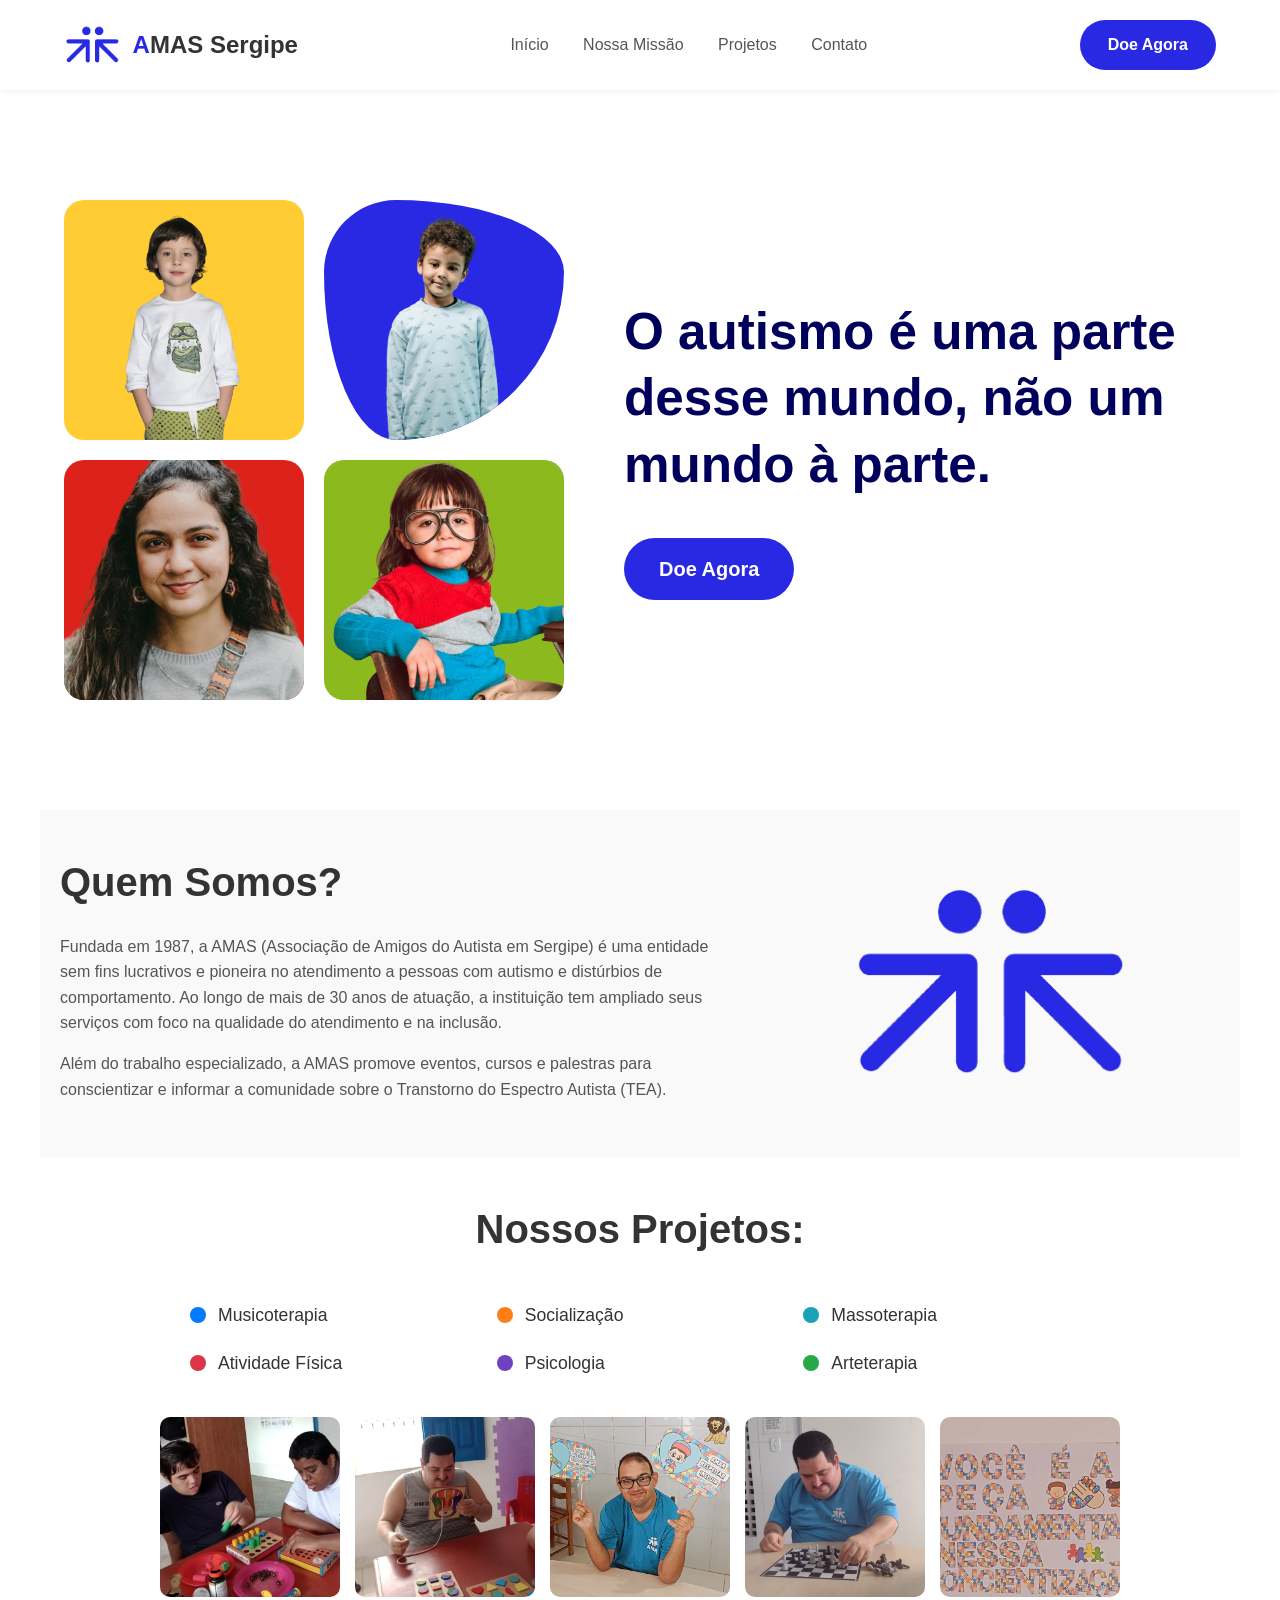
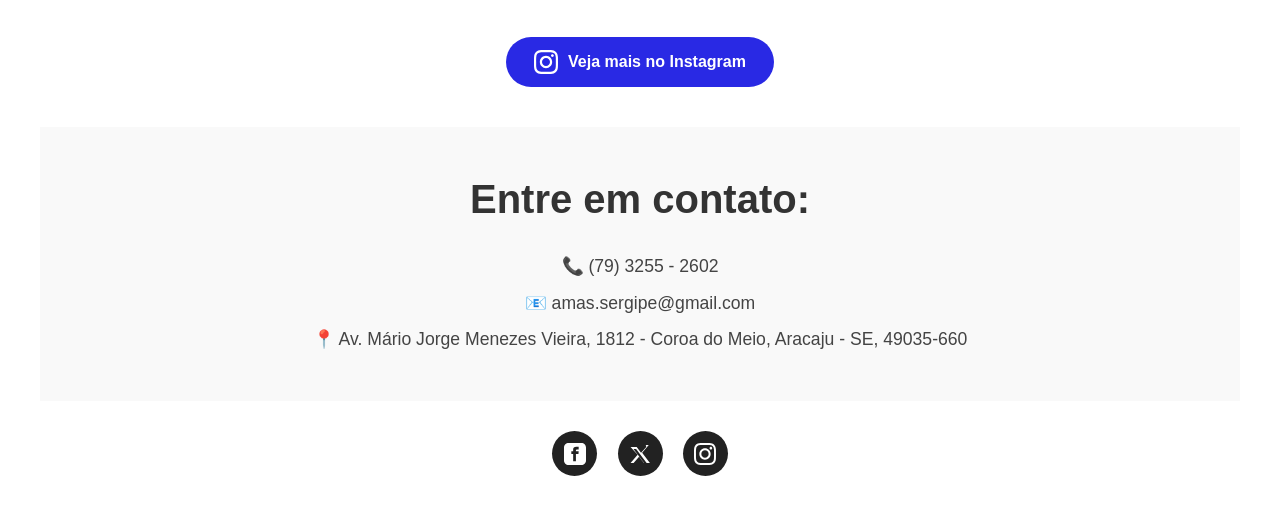
==== index.html @ 7dd9f6c5 "Criação do site para o AMAS - (Associação de Amigos do Autista em Sergipe), como um projeto da matér" ====
<!DOCTYPE html>
<html lang="pt-br">
<head>
    <meta charset="UTF-8">
    <meta name="viewport" content="width=device-width, initial-scale=1.0">
    <title>AMAS Sergipe</title>
    <link rel="stylesheet" href="style.css">
</head>
<body>
    <header class="navbar">
        <a href="#" class="logo">
            <img class="img-header" src="assets/icone-amas.png" alt="">
            <span>A</span>MAS Sergipe</a>
        <ul class="nav-links">
            <li><a href="#">Início</a></li>
            <li><a href="#">Nossa Missão</a></li>
            <li><a href="#">Projetos</a></li>
            <li><a href="#">Contato</a></li>
        </ul>
            <a href="doar.html" class="btn">Doe Agora</a>
    </header>

    <main>

        <section class="hero">
            <div class="hero-images">
                <div class="img-card img-card-1">
                    <img src="assets/fotos-cards/menino-2.png" alt="Criança 1">
                </div>
                <div class="img-card img-card-2">
                    <img src="assets/fotos-cards/menino-1.png" alt="Criança 2">
                </div>
                <div class="img-card img-card-3">
                    <img src="assets/fotos-cards/menina-2.png" alt="Criança 3">
                </div>
                <div class="img-card img-card-4">
                    <img src="assets/fotos-cards/menina-1.png" alt="Criança 4">
                </div>
            </div>
            <div class="hero-text">
                <h1>O autismo é uma parte desse mundo, não um mundo à parte.</h1>
                <a href="#" class="btn">Doe Agora</a>
            </div>
        </section>

        <section class="about container">
            <div class="about-text">
                <h2>Quem Somos?</h2>
                <p>
                    Fundada em 1987, a AMAS (Associação de Amigos do Autista em Sergipe) é uma entidade sem fins lucrativos e pioneira no atendimento a pessoas com autismo e distúrbios de comportamento. Ao longo de mais de 30 anos de atuação, a instituição tem ampliado seus serviços com foco na qualidade do atendimento e na inclusão.
                </p>
                <p>
                    Além do trabalho especializado, a AMAS promove eventos, cursos e palestras para conscientizar e informar a comunidade sobre o Transtorno do Espectro Autista (TEA).
                </p>
            </div>
            <div class="about-logo">
                <img src="assets/icone-amas.png" alt="">
            </div>
        </section>

        <section class="projects container">
            <h2>Nossos Projetos:</h2>
            <ul class="project-list">
                <li>Musicoterapia</li>
                <li>Socialização</li>
                <li>Massoterapia</li>
                <li>Atividade Física</li>
                <li>Psicologia</li>
                <li>Arteterapia</li>
            </ul>

            <div class="gallery">
                <img src="assets/fotos-meninos/img-1.png" alt="Galeria de imagem 1">
                <img src="assets/fotos-meninos/img-2.png" alt="Galeria de imagem 2">
                <img src="assets/fotos-meninos/img-4.png" alt="Galeria de imagem 4">
                <img src="assets/fotos-meninos/img-3.png" alt="Galeria de imagem 3">
                <img src="assets/fotos-meninos/img-5.jpg" alt="Galeria de imagem 5">
            </div>

            <a target="_blank" href="https://www.instagram.com/amas.sergipe/" class="btn btn-instagram">
                <svg xmlns="http://www.w3.org/2000/svg" width="24" height="24" viewBox="0 0 24 24" fill="currentColor">
                    <path d="M12 2.163c3.204 0 3.584.012 4.85.07 3.252.148 4.771 1.691 4.919 4.919.058 1.265.07 1.646.07 4.85s-.012 3.584-.07 4.85c-.148 3.225-1.664 4.771-4.919 4.919-1.266.058-1.646.07-4.85.07s-3.584-.012-4.85-.07c-3.26-.149-4.771-1.699-4.919-4.92-.058-1.265-.07-1.646-.07-4.85s.012-3.584.07-4.85c.149-3.227 1.664-4.771 4.919-4.919 1.266-.057 1.646-.07 4.85-.07zm0-2.163c-3.259 0-3.667.014-4.947.072-4.358.2-6.78 2.618-6.98 6.98-.059 1.281-.073 1.689-.073 4.948s.014 3.668.072 4.948c.2 4.358 2.618 6.78 6.98 6.98 1.281.059 1.689.073 4.948.073s3.668-.014 4.948-.072c4.354-.2 6.782-2.618 6.979-6.98.059-1.28.073-1.689.073-4.948s-.014-3.667-.072-4.947c-.196-4.354-2.617-6.78-6.979-6.98-1.281-.059-1.689-.073-4.948-.073zm0 5.838c-3.403 0-6.162 2.759-6.162 6.162s2.759 6.163 6.162 6.163 6.162-2.759 6.162-6.163c0-3.403-2.759-6.162-6.162-6.162zm0 10.162c-2.209 0-4-1.79-4-4s1.791-4 4-4 4 1.79 4 4-1.791 4-4 4zm6.406-11.845c-.796 0-1.441.645-1.441 1.44s.645 1.44 1.441 1.44c.795 0 1.439-.645 1.439-1.44s-.644-1.44-1.439-1.44z"/>
                </svg>
                Veja mais no Instagram</a>
        </section>

        <section class="contact container">
            <h2>Entre em contato:</h2>
            <p>📞 (79) 3255 - 2602</p>
            <p>📧 amas.sergipe@gmail.com</p>
            <p>📍 Av. Mário Jorge Menezes Vieira, 1812 - Coroa do Meio, Aracaju - SE, 49035-660</p>
        </section>

    </main>

    <footer>
        <div class="social-icons">
            <a target="_blank" href="https://www.facebook.com/profile.php?id=100064847977915#" title="Facebook">
                <svg xmlns="http://www.w3.org/2000/svg" width="24" height="24" viewBox="0 0 24 24" fill="currentColor">
                    <path d="M19 0h-14c-2.761 0-5 2.239-5 5v14c0 2.761 2.239 5 5 5h14c2.762 0 5-2.239 5-5v-14c0-2.761-2.238-5-5-5zm-3 7h-1.924c-.615 0-1.076.252-1.076.889v1.111h3l-.239 3h-2.761v8h-3v-8h-2v-3h2v-1.923c0-2.022 1.06-3.077 3.438-3.077h2.562v3z"/>
                </svg>
            </a>
            <a href="#" title="Twitter / X">
                <svg xmlns="http://www.w3.org/2000/svg" width="24" height="24" viewBox="0 0 24 24" fill="currentColor">
                    <path d="M18.244 2.25h3.308l-7.227 8.26 8.502 11.24h-6.617l-5.21-6.817-6.011 6.817h-3.308l7.73-8.835-7.73-8.665h6.717l4.723 6.317 5.74-6.317zm-1.74 19.5h2.73l-11.453-15.1h-2.91l11.633 15.1z"/>
                </svg>
            </a>
            <a target="_blank" href="https://www.instagram.com/amas.sergipe/" title="Instagram">
                <svg xmlns="http://www.w3.org/2000/svg" width="24" height="24" viewBox="0 0 24 24" fill="currentColor">
                    <path d="M12 2.163c3.204 0 3.584.012 4.85.07 3.252.148 4.771 1.691 4.919 4.919.058 1.265.07 1.646.07 4.85s-.012 3.584-.07 4.85c-.148 3.225-1.664 4.771-4.919 4.919-1.266.058-1.646.07-4.85.07s-3.584-.012-4.85-.07c-3.26-.149-4.771-1.699-4.919-4.92-.058-1.265-.07-1.646-.07-4.85s.012-3.584.07-4.85c.149-3.227 1.664-4.771 4.919-4.919 1.266-.057 1.646-.07 4.85-.07zm0-2.163c-3.259 0-3.667.014-4.947.072-4.358.2-6.78 2.618-6.98 6.98-.059 1.281-.073 1.689-.073 4.948s.014 3.668.072 4.948c.2 4.358 2.618 6.78 6.98 6.98 1.281.059 1.689.073 4.948.073s3.668-.014 4.948-.072c4.354-.2 6.782-2.618 6.979-6.98.059-1.28.073-1.689.073-4.948s-.014-3.667-.072-4.947c-.196-4.354-2.617-6.78-6.979-6.98-1.281-.059-1.689-.073-4.948-.073zm0 5.838c-3.403 0-6.162 2.759-6.162 6.162s2.759 6.163 6.162 6.163 6.162-2.759 6.162-6.163c0-3.403-2.759-6.162-6.162-6.162zm0 10.162c-2.209 0-4-1.79-4-4s1.791-4 4-4 4 1.79 4 4-1.791 4-4 4zm6.406-11.845c-.796 0-1.441.645-1.441 1.44s.645 1.44 1.441 1.44c.795 0 1.439-.645 1.439-1.44s-.644-1.44-1.439-1.44z"/>
                </svg>
            </a>
        </div>
    </footer>
</body>
</html>
---- style.css ----
:root {
    --primary-blue: #2929E4;
    --dark-blue-text: #00005C;
    --text-color: #333;
    --light-gray-bg: #f9f9f9;
    --font-main: -apple-system, BlinkMacSystemFont, "Segoe UI", Roboto, Helvetica, Arial, sans-serif;
}

* {
    margin: 0;
    padding: 0;
    box-sizing: border-box;
}

body {
    font-family: var(--font-main);
    color: var(--text-color);
    line-height: 1.6;
}

.container {
    max-width: 1200px;
    margin: 0 auto;
    padding: 40px 20px;
}

h1, h2, h3 {
    margin-bottom: 20px;
}

h2 {
    font-size: 2.5rem;
    color: var(--text-color);
}

p {
    margin-bottom: 15px;
    color: #555;
}

.btn {
    display: inline-block;
    background-color: var(--primary-blue);
    color: #fff;
    padding: 12px 28px;
    border-radius: 50px;
    text-decoration: none;
    font-weight: bold;
    font-size: 1rem;
    border: none;
    cursor: pointer;
    transition: background-color 0.3s ease;
}

.btn:hover {
    background-color: #2020b3;
}

.navbar {
    display: flex;
    justify-content: space-between;
    align-items: center;
    padding: 20px 5%;
    background: #fff;
    box-shadow: 0 2px 5px rgba(0,0,0,0.05);
    position: sticky;
    top: 0;
    z-index: 1000;
}

.logo {
    font-size: 1.5rem;
    font-weight: bold;
    color: var(--text-color);
    text-decoration: none;
    display: flex;
    align-items: center;
}

.logo span {
    color: var(--primary-blue);
    font-weight: 900;
}

.nav-links {
    list-style: none;
}

.nav-links li {
    display: inline-block;
    margin: 0 15px;
}

.nav-links a {
    text-decoration: none;
    color: #555;
    font-weight: 500;
    transition: color 0.3s ease;
}

.nav-links a:hover {
    color: var(--primary-blue);
}

.hero {
    display: flex;
    align-items: center;
    justify-content: center;
    padding: 60px 5%;
    min-height: 80vh;
}

.hero-images {
    flex: 1;
    display: grid;
    grid-template-columns: 1fr 1fr;
    gap: 20px;
    max-width: 500px;
}

.img-card {
    width: 100%;
    padding-top: 100%;
    position: relative;
    overflow: hidden;
}

.img-card img {
    position: absolute;
    top: 0;
    left: 0;
    width: 100%;
    height: 100%;
    object-fit: cover;
}

.img-card-1 { border-radius: 20px; }
.img-card-2 {
    border-radius: 30% 70% 70% 30% / 30% 30% 70% 70%;
    background-color: var(--primary-blue);
}
.img-card-3 { border-radius: 20px; }
.img-card-4 { border-radius: 20px; }

.img-card-1 { background-color: #FFCD33; }
.img-card-3 { background-color: #DD221C; }
.img-card-4 { background-color: #8CB91D; }

.hero-text {
    flex: 1;
    padding-left: 60px;
}

.hero-text h1 {
    font-size: 3.2rem;
    color: var(--dark-blue-text);
    line-height: 1.3;
    font-weight: 700;
}

.hero-text .btn {
    font-size: 1.25rem;
    padding: 15px 35px;
    margin-top: 20px;
}

.about {
    display: flex;
    align-items: center;
    background: var(--light-gray-bg);
}

.about-text {
    flex: 1.5;
    padding-right: 40px;
}

.about-logo {
    flex: 1;
    display: flex;
    justify-content: center;
    align-items: center;
}

.about-logo img {
    max-width: 300px;
    width: 100%;
    height: auto;
}

.projects {
    text-align: center;
}

.projects h2 {
    margin-bottom: 40px;
}

.project-list {
    list-style: none;
    display: grid;
    grid-template-columns: repeat(3, 1fr);
    gap: 20px;
    max-width: 900px;
    margin: 0 auto 40px auto;
    text-align: left;
}

.project-list li {
    display: flex;
    align-items: center;
    font-size: 1.1rem;
    font-weight: 500;
}

.project-list li::before {
    content: '';
    display: inline-block;
    width: 16px;
    height: 16px;
    border-radius: 50%;
    margin-right: 12px;
}

.project-list li:nth-child(1)::before { background-color: #007bff; }
.project-list li:nth-child(2)::before { background-color: #fd7e14; }
.project-list li:nth-child(3)::before { background-color: #17a2b8; }
.project-list li:nth-child(4)::before { background-color: #dc3545; }
.project-list li:nth-child(5)::before { background-color: #6f42c1; }
.project-list li:nth-child(6)::before { background-color: #28a745; }

.img-header {
    height: 40px;
    width: auto;
    margin-right: 10px;
}

.gallery {
    display: flex;
    justify-content: center;
    gap: 15px;
    margin-bottom: 40px;
    flex-wrap: wrap;
}

.gallery img {
    width: 180px;
    height: 180px;
    object-fit: cover;
    border-radius: 10px;
    transition: transform 0.3s ease;
}

.gallery img:hover {
    transform: scale(1.05);
}

.btn-instagram {
    background-color: var(--primary-blue);
    display: inline-flex; 
    align-items: center; 
    gap: 10px;         
}
.btn-instagram:hover {
    background-color: var(--dark-blue-text);
}

.btn-instagram img {
    width: 20px;
    height: 20px;
}


.contact {
    background: var(--light-gray-bg);
    text-align: center;
}

.contact p {
    font-size: 1.1rem;
    color: #444;
    line-height: 1.8;
    margin-bottom: 5px;
}

footer {
    padding: 30px 20px;
    text-align: center;
    background-color: #fff;
}

.social-icons a {
    display: inline-flex;
    justify-content: center;
    align-items: center;
    width: 45px;
    height: 45px;
    background-color: #222;
    color: #fff;
    border-radius: 50%;
    text-decoration: none;
    margin: 0 8px;
    transition: background-color 0.3s ease;
}

.social-icons a:hover {
    background-color: var(--primary-blue);
}

.social-icons a svg {
    width: 22px;
    height: 22px;
    fill: currentColor;
}


@media (max-width: 900px) {
    .navbar {
        flex-direction: column;
        padding: 15px;
    }
    
    .nav-links {
        padding-top: 15px;
    }

    .nav-links li {
        margin: 0 8px;
    }

    .hero {
        flex-direction: column-reverse;
        text-align: center;
    }

    .hero-text {
        padding-left: 0;
        margin-bottom: 40px;
    }

    .hero-text h1 {
        font-size: 2.5rem;
    }

    .about {
        flex-direction: column;
    }
    
    .about-text {
        padding-right: 0;
    }

    .about-logo {
        margin-top: 30px;
        padding: 0 20px;
    }

    .project-list {
        grid-template-columns: 1fr 1fr;
    }
}

@media (max-width: 500px) {
    .hero-images {
        grid-template-columns: 1fr;
        gap: 15px;
        max-width: 250px;
    }

    .img-card {
        padding-top: 100%;
    }

    .project-list {
        grid-template-columns: 1fr;
    }
    
    .gallery img {
        width: 140px;
        height: 140px;
    }
}
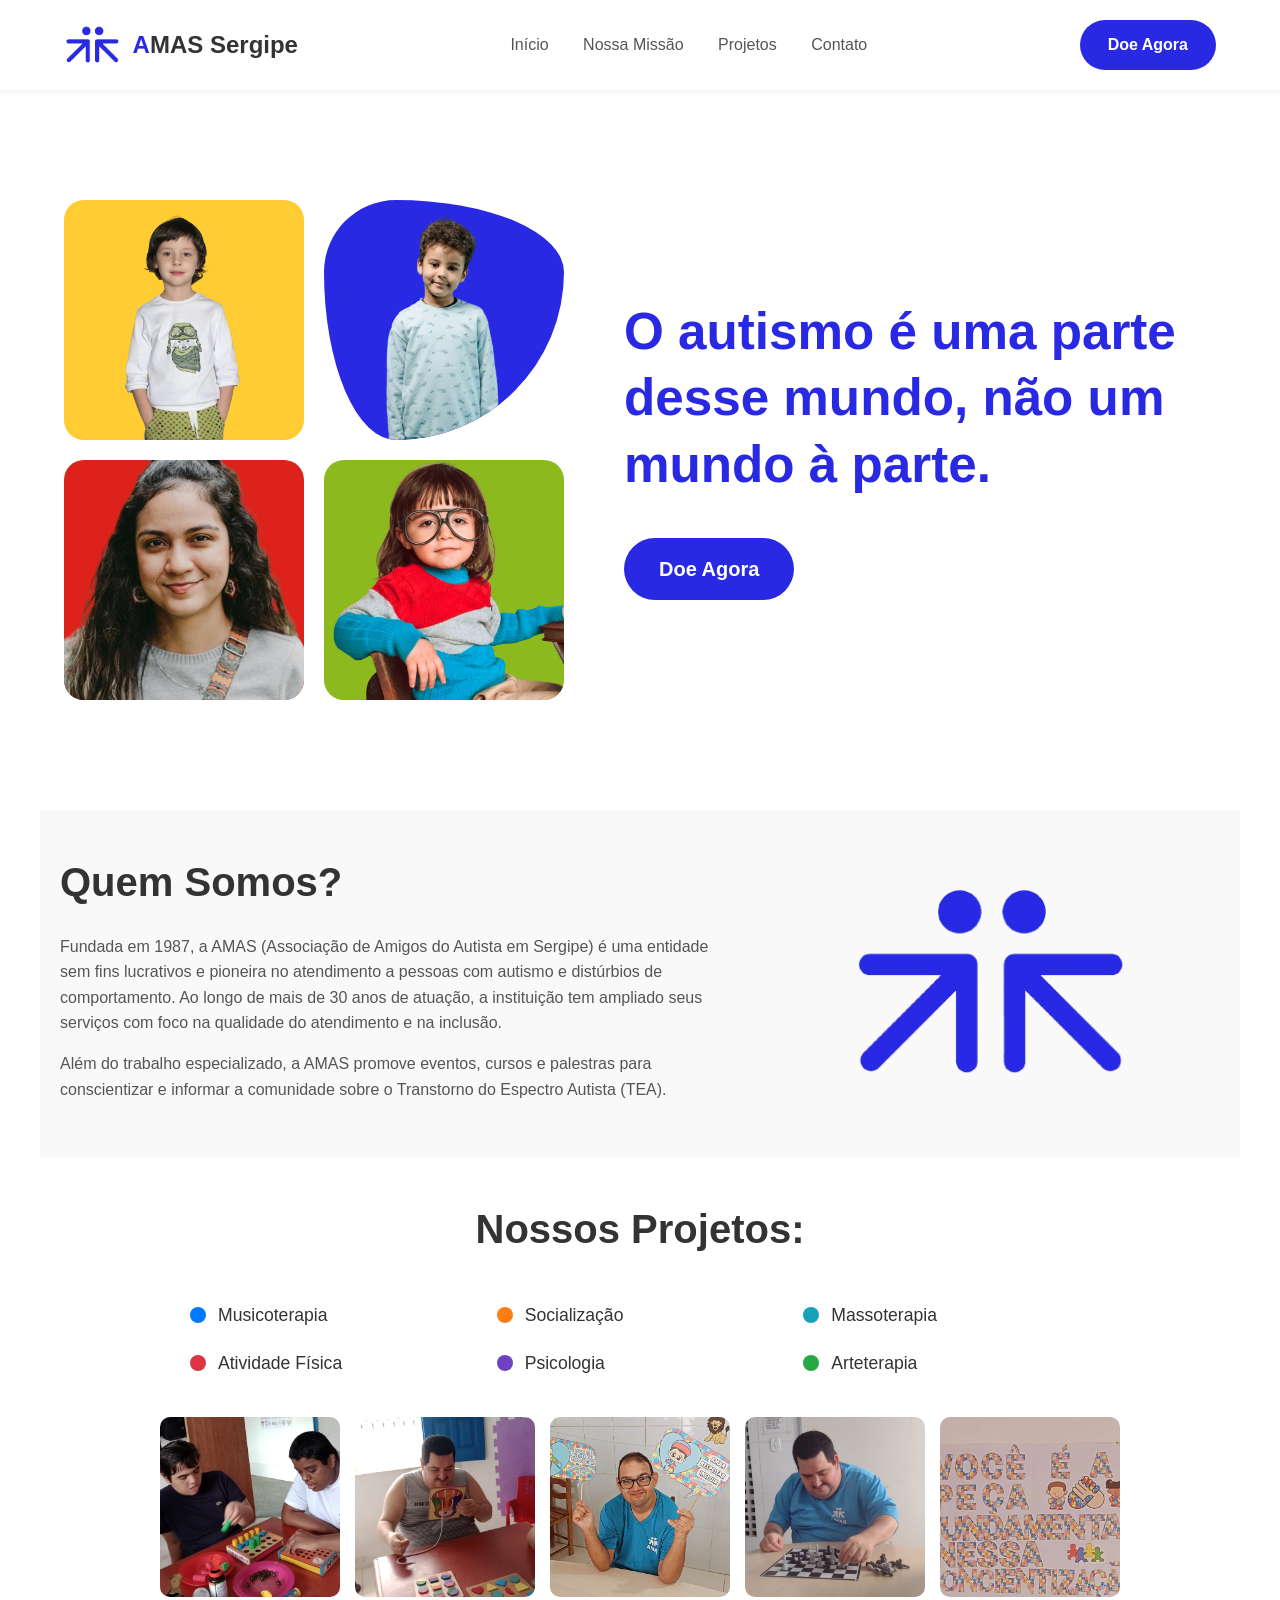
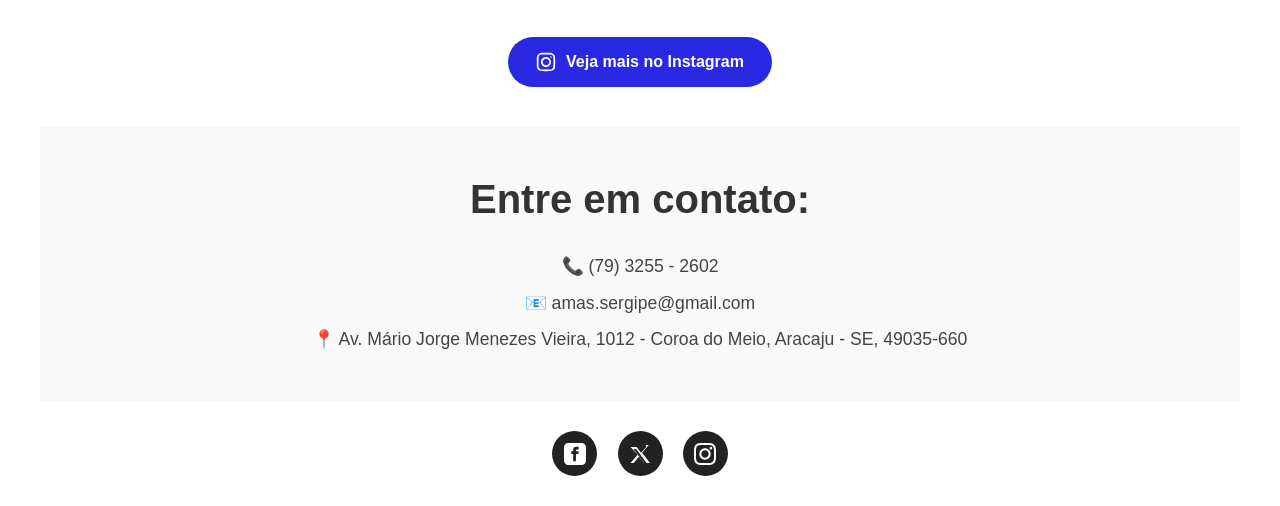
==== commit 26d0a8f0: "Ajustes finais do site" ====
--- a/index.html
+++ b/index.html
@@ -5,19 +5,22 @@
     <meta name="viewport" content="width=device-width, initial-scale=1.0">
     <title>AMAS Sergipe</title>
     <link rel="stylesheet" href="style.css">
+    <link rel="shortcut icon" href="assets/icone-amas.png">
 </head>
 <body>
+
     <header class="navbar">
-        <a href="#" class="logo">
-            <img class="img-header" src="assets/icone-amas.png" alt="">
-            <span>A</span>MAS Sergipe</a>
+        <a href="#" class="logo"> <img class="img-header" src="assets/icone-amas.png" alt="Logo AMAS">
+            <span>A</span>MAS Sergipe
+        </a>
+        
         <ul class="nav-links">
             <li><a href="#">Início</a></li>
-            <li><a href="#">Nossa Missão</a></li>
-            <li><a href="#">Projetos</a></li>
-            <li><a href="#">Contato</a></li>
+            <li><a href="#missao">Nossa Missão</a></li>
+            <li><a href="#projetos">Projetos</a></li>
+            <li><a href="#contato">Contato</a></li>
         </ul>
-            <a href="doar.html" class="btn">Doe Agora</a>
+        <a href="doar.html" class="btn">Doe Agora</a>
     </header>
 
     <main>
@@ -39,11 +42,11 @@
             </div>
             <div class="hero-text">
                 <h1>O autismo é uma parte desse mundo, não um mundo à parte.</h1>
-                <a href="#" class="btn">Doe Agora</a>
+                <a href="doar.html" class="btn">Doe Agora</a>
             </div>
         </section>
 
-        <section class="about container">
+        <section id="missao" class="about container">
             <div class="about-text">
                 <h2>Quem Somos?</h2>
                 <p>
@@ -54,11 +57,11 @@
                 </p>
             </div>
             <div class="about-logo">
-                <img src="assets/icone-amas.png" alt="">
+                <img src="assets/icone-amas.png" alt="Logo da AMAS">
             </div>
         </section>
 
-        <section class="projects container">
+        <section id="projetos" class="projects container">
             <h2>Nossos Projetos:</h2>
             <ul class="project-list">
                 <li>Musicoterapia</li>
@@ -77,18 +80,17 @@
                 <img src="assets/fotos-meninos/img-5.jpg" alt="Galeria de imagem 5">
             </div>
 
-            <a target="_blank" href="https://www.instagram.com/amas.sergipe/" class="btn btn-instagram">
-                <svg xmlns="http://www.w3.org/2000/svg" width="24" height="24" viewBox="0 0 24 24" fill="currentColor">
-                    <path d="M12 2.163c3.204 0 3.584.012 4.85.07 3.252.148 4.771 1.691 4.919 4.919.058 1.265.07 1.646.07 4.85s-.012 3.584-.07 4.85c-.148 3.225-1.664 4.771-4.919 4.919-1.266.058-1.646.07-4.85.07s-3.584-.012-4.85-.07c-3.26-.149-4.771-1.699-4.919-4.92-.058-1.265-.07-1.646-.07-4.85s.012-3.584.07-4.85c.149-3.227 1.664-4.771 4.919-4.919 1.266-.057 1.646-.07 4.85-.07zm0-2.163c-3.259 0-3.667.014-4.947.072-4.358.2-6.78 2.618-6.98 6.98-.059 1.281-.073 1.689-.073 4.948s.014 3.668.072 4.948c.2 4.358 2.618 6.78 6.98 6.98 1.281.059 1.689.073 4.948.073s3.668-.014 4.948-.072c4.354-.2 6.782-2.618 6.979-6.98.059-1.28.073-1.689.073-4.948s-.014-3.667-.072-4.947c-.196-4.354-2.617-6.78-6.979-6.98-1.281-.059-1.689-.073-4.948-.073zm0 5.838c-3.403 0-6.162 2.759-6.162 6.162s2.759 6.163 6.162 6.163 6.162-2.759 6.162-6.163c0-3.403-2.759-6.162-6.162-6.162zm0 10.162c-2.209 0-4-1.79-4-4s1.791-4 4-4 4 1.79 4 4-1.791 4-4 4zm6.406-11.845c-.796 0-1.441.645-1.441 1.44s.645 1.44 1.441 1.44c.795 0 1.439-.645 1.439-1.44s-.644-1.44-1.439-1.44z"/>
-                </svg>
-                Veja mais no Instagram</a>
+            <a href="https://www.instagram.com/amas.sergipe/" class="btn btn-instagram" target="_blank" rel="noopener noreferrer">
+                <img src="assets/instagram-svg.svg" alt="Ícone do Instagram">
+                Veja mais no Instagram
+            </a>
         </section>
 
-        <section class="contact container">
+        <section id="contato" class="contact container">
             <h2>Entre em contato:</h2>
             <p>📞 (79) 3255 - 2602</p>
             <p>📧 amas.sergipe@gmail.com</p>
-            <p>📍 Av. Mário Jorge Menezes Vieira, 1812 - Coroa do Meio, Aracaju - SE, 49035-660</p>
+            <p>📍 Av. Mário Jorge Menezes Vieira, 1012 - Coroa do Meio, Aracaju - SE, 49035-660</p>
         </section>
 
     </main>
@@ -112,5 +114,6 @@
             </a>
         </div>
     </footer>
+
 </body>
 </html>
--- a/style.css
+++ b/style.css
@@ -153,7 +153,7 @@
 
 .hero-text h1 {
     font-size: 3.2rem;
-    color: var(--dark-blue-text);
+    color: var(--primary-blue);
     line-height: 1.3;
     font-weight: 700;
 }
@@ -257,9 +257,9 @@
 
 .btn-instagram {
     background-color: var(--primary-blue);
-    display: inline-flex; 
-    align-items: center; 
-    gap: 10px;         
+    display: inline-flex;
+    align-items: center;
+    gap: 10px;
 }
 .btn-instagram:hover {
     background-color: var(--dark-blue-text);
@@ -268,8 +268,8 @@
 .btn-instagram img {
     width: 20px;
     height: 20px;
-}
-
+    filter: brightness(0) invert(1); 
+}
 
 .contact {
     background: var(--light-gray-bg);
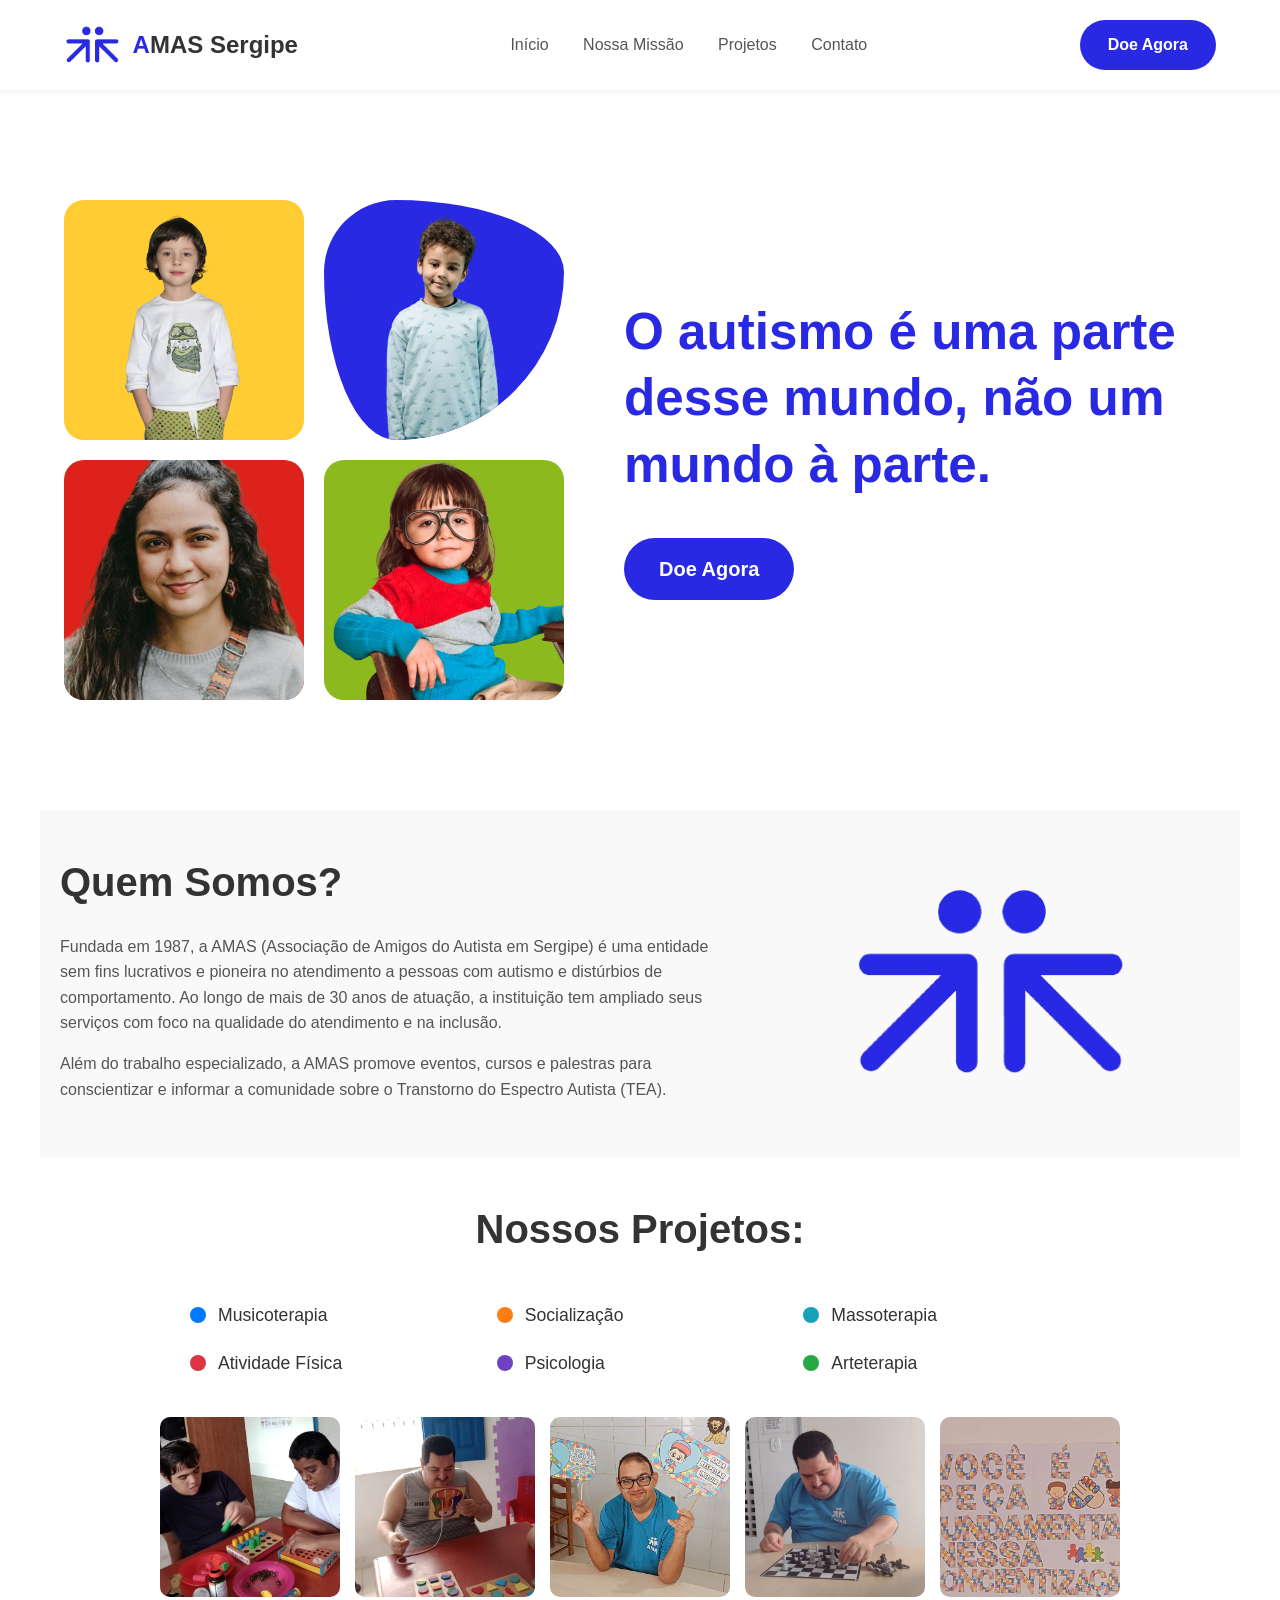
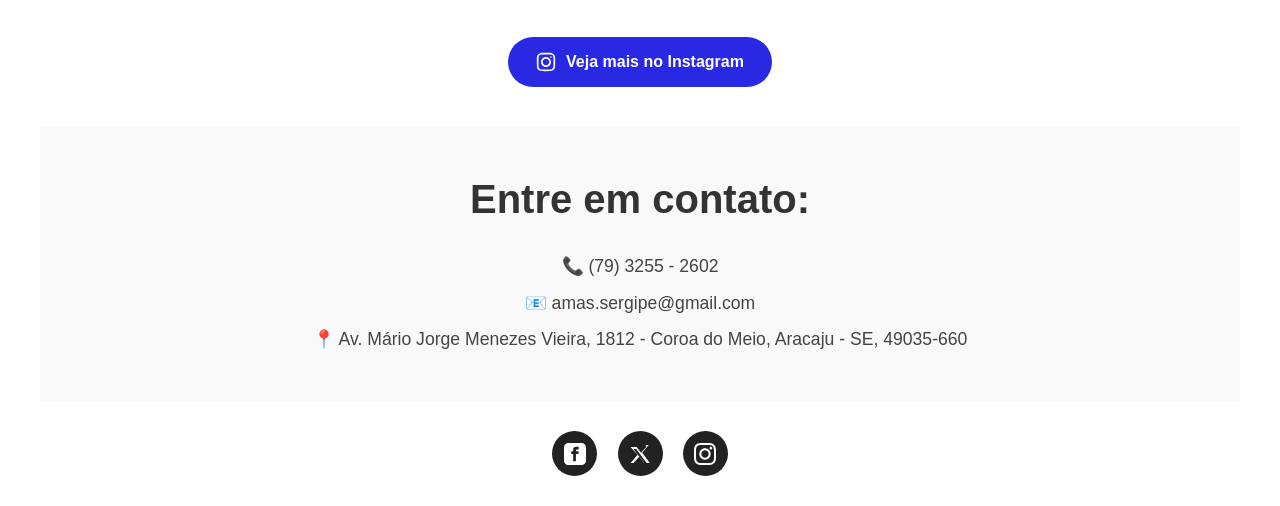
==== commit 03b04bd9: "Correção no número do CEP" ====
--- a/index.html
+++ b/index.html
@@ -90,7 +90,7 @@
             <h2>Entre em contato:</h2>
             <p>📞 (79) 3255 - 2602</p>
             <p>📧 amas.sergipe@gmail.com</p>
-            <p>📍 Av. Mário Jorge Menezes Vieira, 1012 - Coroa do Meio, Aracaju - SE, 49035-660</p>
+            <p>📍 Av. Mário Jorge Menezes Vieira, 1812 - Coroa do Meio, Aracaju - SE, 49035-660</p>
         </section>
 
     </main>
